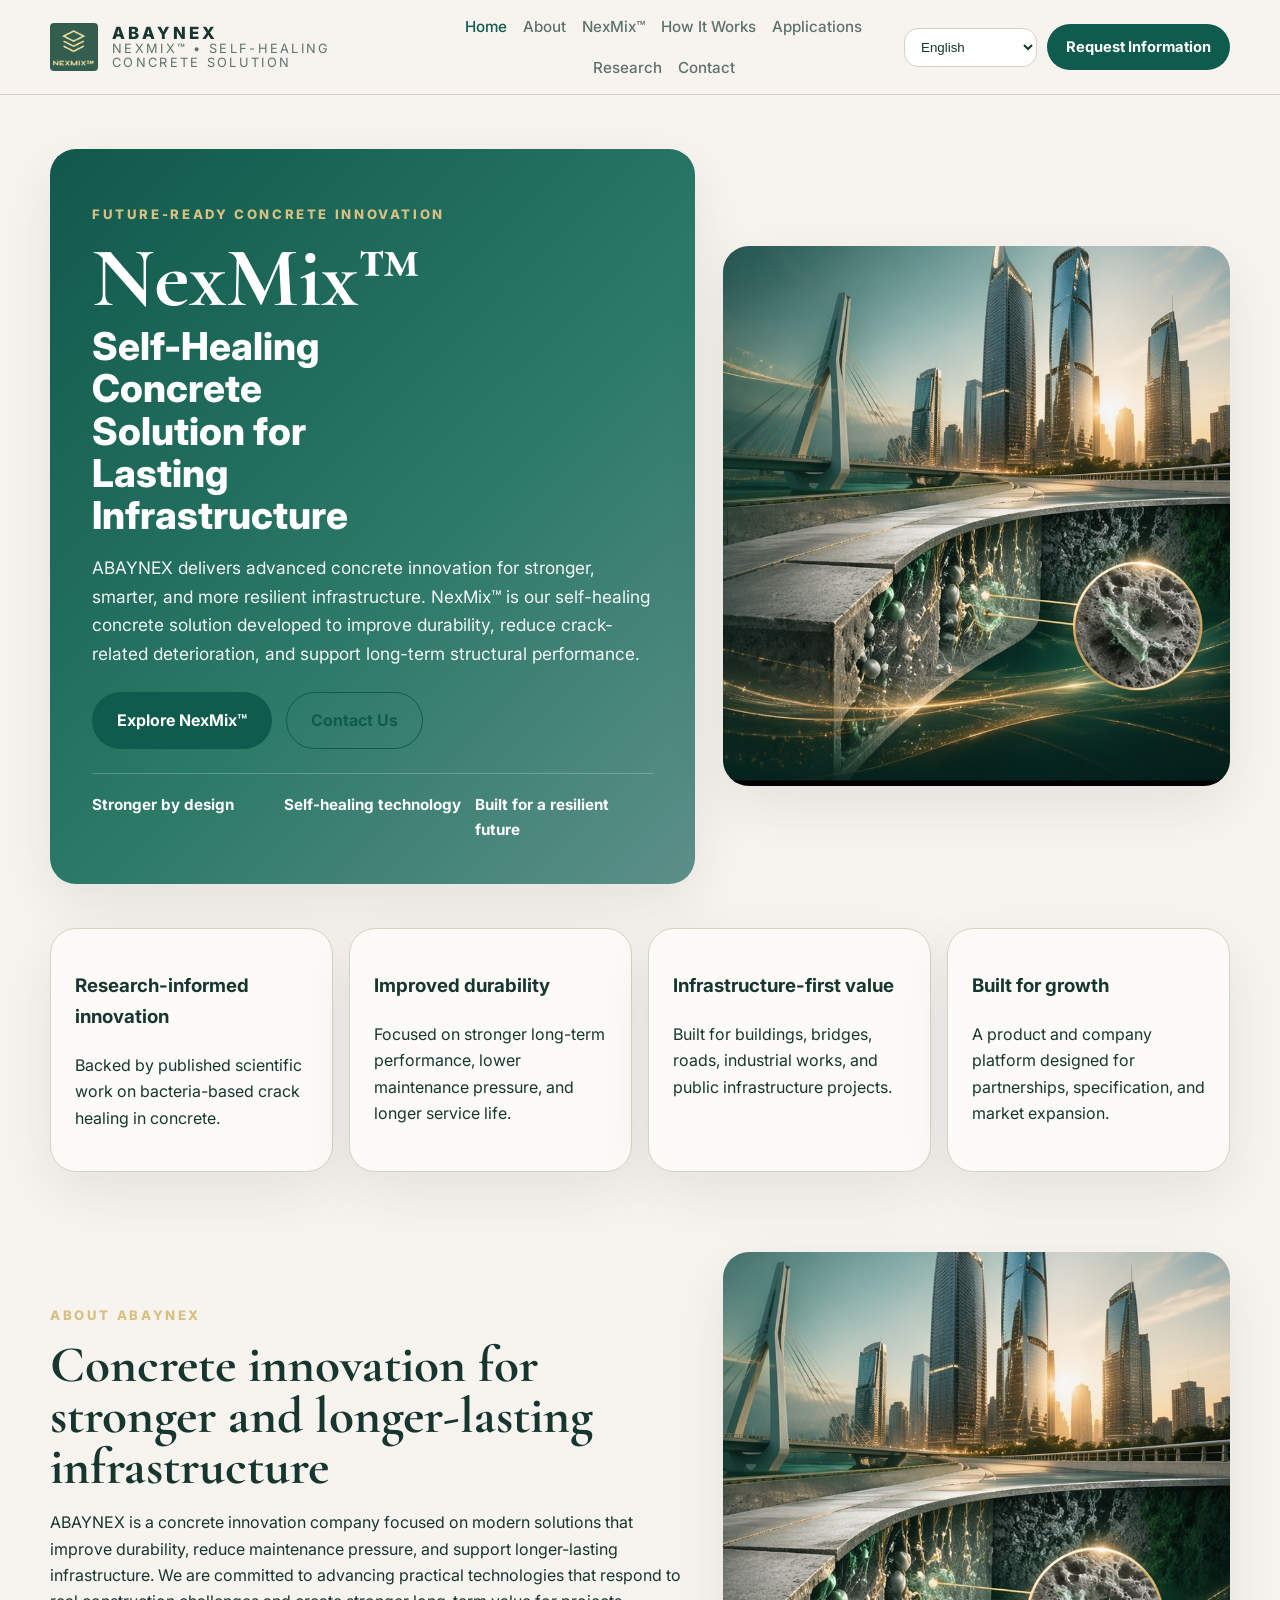
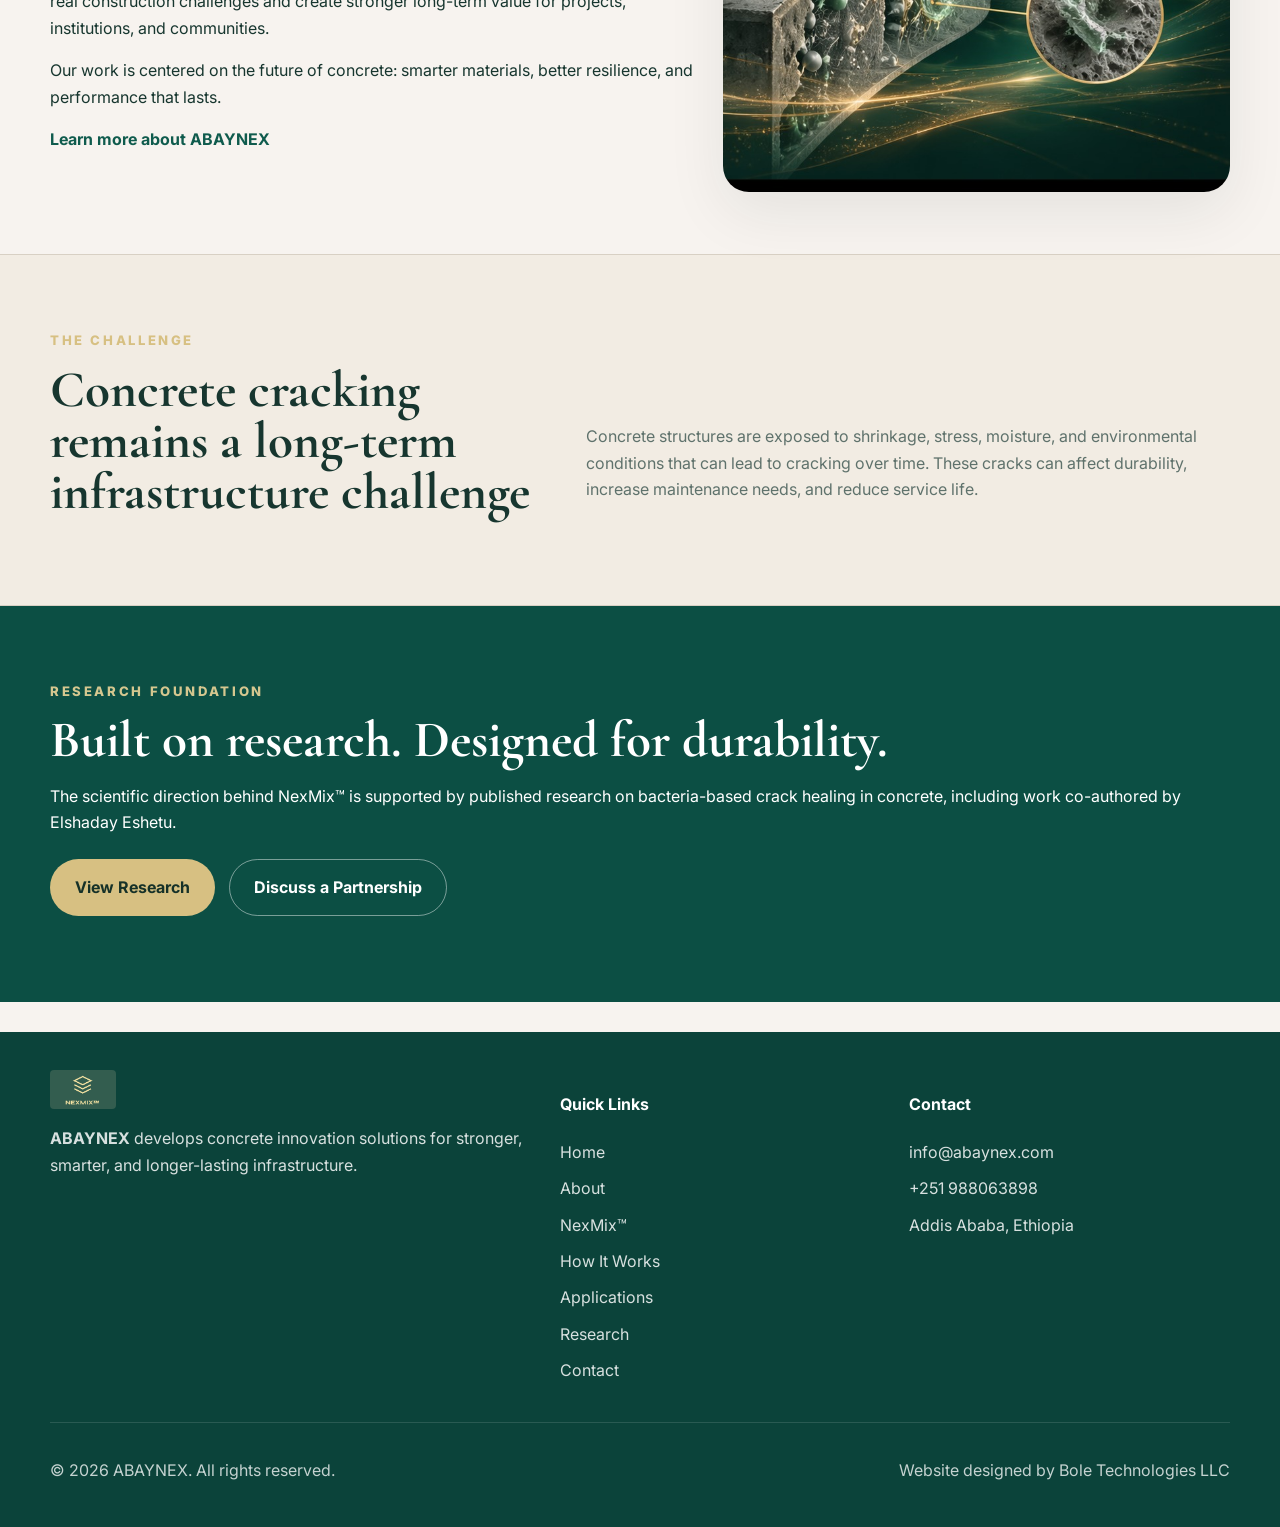
==== index.html @ 7408ed77 "Add files via upload" ====
<!DOCTYPE html>
<html lang="en" dir="ltr">
<head>
  <meta charset="UTF-8" />
  <meta name="viewport" content="width=device-width, initial-scale=1.0" />
  <title>ABAYNEX | NexMix™ Self-Healing Concrete Solution</title>
  <meta name="description" content="ABAYNEX develops NexMix™, a self-healing concrete solution for lasting infrastructure." />
  <link rel="preconnect" href="https://fonts.googleapis.com">
  <link rel="preconnect" href="https://fonts.gstatic.com" crossorigin>
  <link href="https://fonts.googleapis.com/css2?family=Inter:wght@400;500;600;700;800&family=Cormorant+Garamond:wght@500;600;700&family=Noto+Sans+Arabic:wght@400;500;700&display=swap" rel="stylesheet">
  <link rel="stylesheet" href="style.css" />
</head>
<body data-page="home">
<header class="site-header">
  <div class="container nav-wrap">
    <a class="brand" href="index.html" aria-label="ABAYNEX home">
      <img src="assets/logo.png" alt="ABAYNEX NexMix logo" />
      <span class="brand-copy">
        <span class="brand-name">ABAYNEX</span>
        <span class="brand-tag" data-i18n="brand_tag">NexMix™ • Self-Healing Concrete Solution</span>
      </span>
    </a>
    <nav class="site-nav" id="site-nav">
      <a href="index.html" data-nav="home" data-i18n="nav_home">Home</a>
      <a href="about.html" data-nav="about" data-i18n="nav_about">About</a>
      <a href="product.html" data-nav="product" data-i18n="nav_product">NexMix™</a>
      <a href="how-it-works.html" data-nav="how" data-i18n="nav_how">How It Works</a>
      <a href="applications.html" data-nav="applications" data-i18n="nav_applications">Applications</a>
      <a href="research.html" data-nav="research" data-i18n="nav_research">Research</a>
      <a href="contact.html" data-nav="contact" data-i18n="nav_contact">Contact</a>
    </nav>
    <div class="header-actions">
      <select id="lang-switcher" aria-label="Language">
        <option value="en">English</option>
        <option value="am">አማርኛ</option>
        <option value="om">Afaan Oromoo</option>
        <option value="aa">Afar</option>
        <option value="ar">العربية</option>
        <option value="ti">ትግርኛ</option>
        <option value="so">Soomaali</option>
        <option value="nus">Nuer</option>
      </select>
      <a class="btn btn-primary btn-small" href="contact.html" data-i18n="cta_request">Request Information</a>
      <button class="menu-toggle" aria-label="Open navigation" aria-expanded="false" aria-controls="site-nav">☰</button>
    </div>
  </div>
</header>

<main>
<section class="hero hero-home">
  <div class="container hero-grid">
    <div class="hero-copy reveal">
      <p class="eyebrow" data-i18n="home_eyebrow">Future-ready concrete innovation</p>
      <h1 data-i18n="home_title">NexMix™</h1>
      <p class="hero-subtitle" data-i18n="home_subtitle">Self-Healing Concrete Solution for Lasting Infrastructure</p>
      <p class="lead" data-i18n="home_lead">ABAYNEX delivers advanced concrete innovation for stronger, smarter, and more resilient infrastructure. NexMix™ is our self-healing concrete solution developed to improve durability, reduce crack-related deterioration, and support long-term structural performance.</p>
      <div class="hero-actions">
        <a class="btn btn-primary" href="product.html" data-i18n="cta_explore">Explore NexMix™</a>
        <a class="btn btn-secondary" href="contact.html" data-i18n="cta_contact">Contact Us</a>
      </div>
      <div class="feature-row">
        <div class="feature-tag" data-i18n="feature_design">Stronger by design</div>
        <div class="feature-tag" data-i18n="feature_heal">Self-healing technology</div>
        <div class="feature-tag" data-i18n="feature_future">Built for a resilient future</div>
      </div>
    </div>
    <div class="hero-media reveal">
      <img src="assets/hero-visual.jpg" alt="Modern bridge and skyline representing lasting infrastructure" />
    </div>
  </div>
</section>
<section class="trust-strip">
  <div class="container trust-grid reveal">
    <div class="trust-card"><h3 data-i18n="trust1_h">Research-informed innovation</h3><p data-i18n="trust1_p">Backed by published scientific work on bacteria-based crack healing in concrete.</p></div>
    <div class="trust-card"><h3 data-i18n="trust2_h">Improved durability</h3><p data-i18n="trust2_p">Focused on stronger long-term performance, lower maintenance pressure, and longer service life.</p></div>
    <div class="trust-card"><h3 data-i18n="trust3_h">Infrastructure-first value</h3><p data-i18n="trust3_p">Built for buildings, bridges, roads, industrial works, and public infrastructure projects.</p></div>
    <div class="trust-card"><h3 data-i18n="trust4_h">Built for growth</h3><p data-i18n="trust4_p">A product and company platform designed for partnerships, specification, and market expansion.</p></div>
  </div>
</section>
<section class="section">
  <div class="container section-grid split reveal">
    <div>
      <p class="eyebrow" data-i18n="about_eyebrow">About ABAYNEX</p>
      <h2 data-i18n="home_about_h">Concrete innovation for stronger and longer-lasting infrastructure</h2>
      <p data-i18n="home_about_p1">ABAYNEX is a concrete innovation company focused on modern solutions that improve durability, reduce maintenance pressure, and support longer-lasting infrastructure. We are committed to advancing practical technologies that respond to real construction challenges and create stronger long-term value for projects, institutions, and communities.</p>
      <p data-i18n="home_about_p2">Our work is centered on the future of concrete: smarter materials, better resilience, and performance that lasts.</p>
      <a class="text-link" href="about.html" data-i18n="learn_about">Learn more about ABAYNEX</a>
    </div>
    <div class="image-card"><img src="assets/bridge-visual.jpg" alt="Bridge detail representing engineered concrete infrastructure" /></div>
  </div>
</section>
<section class="section section-soft">
  <div class="container section-head reveal">
    <div><p class="eyebrow" data-i18n="challenge_eyebrow">The challenge</p><h2 data-i18n="challenge_h">Concrete cracking remains a long-term infrastructure challenge</h2></div>
    <p class="page-intro" data-i18n="challenge_intro">Concrete structures are exposed to shrinkage, stress, moisture, and environmental conditions that can lead to cracking over time. These cracks can affect durability, increase maintenance needs, and reduce service life.</p>
  </div>
</section>
<section class="section section-dark"><div class="container cta-grid reveal"><div><p class="eyebrow light" data-i18n="research_eyebrow">Research foundation</p><h2 data-i18n="research_h">Built on research. Designed for durability.</h2><p data-i18n="research_p">The scientific direction behind NexMix™ is supported by published research on bacteria-based crack healing in concrete, including work co-authored by Elshaday Eshetu.</p></div><div class="cta-actions"><a class="btn btn-gold" href="research.html" data-i18n="cta_view_research">View Research</a><a class="btn btn-outline-light" href="contact.html" data-i18n="cta_partner">Discuss a Partnership</a></div></div></section>
</main>
<footer class="footer">
  <div class="container footer-top">
    <div>
      <img class="footer-logo" src="assets/logo.png" alt="ABAYNEX NexMix logo" />
      <p class="footer-copy" data-i18n="footer_copy"><strong>ABAYNEX</strong> develops concrete innovation solutions for stronger, smarter, and longer-lasting infrastructure.</p>
    </div>
    <div>
      <h4 data-i18n="footer_quick">Quick Links</h4>
      <ul class="footer-links">
        <li><a href="index.html" data-i18n="nav_home">Home</a></li>
        <li><a href="about.html" data-i18n="nav_about">About</a></li>
        <li><a href="product.html" data-i18n="nav_product">NexMix™</a></li>
        <li><a href="how-it-works.html" data-i18n="nav_how">How It Works</a></li>
        <li><a href="applications.html" data-i18n="nav_applications">Applications</a></li>
        <li><a href="research.html" data-i18n="nav_research">Research</a></li>
        <li><a href="contact.html" data-i18n="nav_contact">Contact</a></li>
      </ul>
    </div>
    <div>
      <h4 data-i18n="footer_contact">Contact</h4>
      <ul class="footer-links">
        <li><a href="mailto:info@abaynex.com">info@abaynex.com</a></li>
        <li><a href="tel:+251988063898">+251 988063898</a></li>
        <li data-i18n="contact_location">Addis Ababa, Ethiopia</li>
      </ul>
    </div>
  </div>
  <div class="container footer-bottom">
    <p data-i18n="footer_rights">© 2026 ABAYNEX. All rights reserved.</p>
    <p><a href="https://abelmengstu.com/" target="_blank" rel="noreferrer" data-i18n="footer_designed">Website designed by Bole Technologies LLC</a></p>
  </div>
</footer>
<script src="script.js"></script>
</body></html>
---- style.css ----
:root {
  --bg: #f7f3ef;
  --paper: #fdfbf8;
  --soft: #eee6da;
  --text: #17362f;
  --muted: #5f726c;
  --green: #0f5b4d;
  --green-2: #1c6d5f;
  --gold: #d7c082;
  --line: #d8d0c4;
  --shadow: 0 20px 60px rgba(15, 42, 34, 0.08);
  --radius: 26px;
}
* { box-sizing: border-box; }
html { scroll-behavior: smooth; }
body {
  margin: 0;
  font-family: Inter, "Noto Sans Arabic", system-ui, sans-serif;
  background: var(--bg);
  color: var(--text);
  line-height: 1.65;
}
a { color: inherit; text-decoration: none; }
img { max-width: 100%; display: block; }
.container { width: min(1180px, calc(100% - 40px)); margin: 0 auto; }
.site-header {
  position: sticky; top: 0; z-index: 20;
  background: rgba(247,243,239,.94); backdrop-filter: blur(12px);
  border-bottom: 1px solid var(--line);
}
.nav-wrap { display: flex; align-items: center; justify-content: space-between; gap: 18px; padding: 14px 0; }
.brand { display: flex; align-items: center; gap: 14px; min-width: 0; }
.brand img { width: 48px; height: 48px; object-fit: cover; border-radius: 4px; }
.brand-copy { display: flex; flex-direction: column; line-height: 1.05; }
.brand-name { font-weight: 800; letter-spacing: .18em; font-size: 1.05rem; }
.brand-tag { font-size: .8rem; color: var(--muted); letter-spacing: .18em; text-transform: uppercase; }
.site-nav { display: flex; align-items: center; gap: 24px; }
.site-nav a { color: var(--muted); font-weight: 500; }
.site-nav a:hover, .site-nav a.active { color: var(--green); }
.header-actions { display: flex; align-items: center; gap: 10px; }
#lang-switcher { border: 1px solid var(--line); background: white; border-radius: 14px; padding: 10px 12px; color: var(--text); }
.btn { display: inline-flex; align-items: center; justify-content: center; border-radius: 999px; padding: 14px 24px; font-weight: 700; border: 1px solid transparent; transition: .2s ease; cursor: pointer; }
.btn-small { padding: 10px 18px; font-size: .92rem; }
.btn-primary { background: var(--green); color: white; }
.btn-primary:hover { background: #0b493d; }
.btn-secondary { background: transparent; border-color: var(--green); color: var(--green); }
.btn-gold { background: var(--gold); color: #163128; }
.btn-outline-light { border-color: rgba(255,255,255,.45); color: white; }
.menu-toggle { display: none; border: 1px solid var(--line); background: white; border-radius: 12px; padding: 10px 12px; }
.hero, .page-hero { padding: 54px 0 34px; }
.hero-grid, .section-grid.split, .leadership-grid, .contact-grid { display: grid; grid-template-columns: 1.12fr .88fr; gap: 28px; align-items: center; }
.hero-copy, .hero-media img, .image-card, .portrait-card, .contact-card, .contact-form, .info-card, .icon-card, .trust-card, .timeline-step { border-radius: var(--radius); }
.hero-copy { background: linear-gradient(135deg, #10584c 0%, #2b7967 55%, #5c8f89 100%); color: white; padding: 42px; box-shadow: var(--shadow); }
.hero-copy h1 { margin: 8px 0 0; font: 700 clamp(3rem, 7vw, 5.3rem)/.92 "Cormorant Garamond", serif; }
.hero-subtitle { margin: 8px 0 18px; font-size: clamp(1.6rem, 3vw, 2.4rem); line-height: 1.1; font-weight: 800; max-width: 12ch; }
.lead { font-size: 1.08rem; color: rgba(255,255,255,.94); max-width: 38rem; }
.eyebrow, .mini-label { text-transform: uppercase; letter-spacing: .2em; font-size: .82rem; font-weight: 800; color: var(--gold); }
.eyebrow.light { color: #d5c78f; }
.hero-actions, .cta-actions { display: flex; flex-wrap: wrap; gap: 14px; margin: 24px 0; }
.feature-row { display: grid; grid-template-columns: repeat(3,1fr); gap: 14px; padding-top: 18px; border-top: 1px solid rgba(255,255,255,.22); }
.feature-tag { font-size: .95rem; font-weight: 700; }
.hero-media img, .image-card img { width: 100%; height: 100%; object-fit: cover; box-shadow: var(--shadow); border-radius: var(--radius); min-height: 540px; }
.trust-strip { padding: 10px 0 18px; }
.trust-grid, .card-grid.four-up, .icon-grid.four-up { display: grid; grid-template-columns: repeat(4,1fr); gap: 16px; }
.card-grid.three-up { display: grid; grid-template-columns: repeat(3,1fr); gap: 18px; }
.card-grid.two-up { display: grid; grid-template-columns: repeat(2,1fr); gap: 18px; }
.trust-card, .info-card, .icon-card { background: var(--paper); border: 1px solid var(--line); padding: 24px; box-shadow: var(--shadow); }
.icon-card .icon { font-size: 1.4rem; color: var(--green); display: inline-flex; margin-bottom: 10px; }
.section { padding: 62px 0; }
.section-soft { background: #f2ece3; border-top: 1px solid var(--line); border-bottom: 1px solid var(--line); }
.section-dark { background: #0c4f44; color: white; }
.section-head { display: flex; justify-content: space-between; gap: 24px; align-items: end; margin-bottom: 24px; }
.section-head h1, .section-head h2, .contact-card h2, .section-grid h2, .leadership-grid h2, .cta-grid h2 { font: 700 clamp(2.2rem, 4vw, 3.6rem)/1 "Cormorant Garamond", serif; margin: 8px 0 0; }
.page-intro { max-width: 43rem; color: var(--muted); }
.text-link { font-weight: 700; color: var(--green); }
.portrait-card { background: var(--paper); border: 1px solid var(--line); overflow: hidden; box-shadow: var(--shadow); }
.portrait-card img { width: 100%; height: 430px; object-fit: cover; object-position: center top; }
.portrait-meta { padding: 16px 18px 20px; display: flex; flex-direction: column; gap: 4px; }
.portrait-meta span { color: var(--muted); }
.timeline { display: grid; gap: 16px; }
.timeline-step { display: grid; grid-template-columns: 70px 1fr; gap: 18px; align-items: start; background: var(--paper); border: 1px solid var(--line); padding: 22px; box-shadow: var(--shadow); }
.timeline-step span { width: 48px; height: 48px; display: inline-grid; place-items: center; border-radius: 50%; background: var(--green); color: white; font-weight: 800; }
.contact-card, .contact-form { background: var(--paper); border: 1px solid var(--line); padding: 28px; box-shadow: var(--shadow); }
.contact-list { display: grid; grid-template-columns: repeat(2,1fr); gap: 10px; margin-top: 18px; color: var(--muted); }
.contact-form { display: grid; gap: 14px; }
.contact-form input, .contact-form textarea {
  width: 100%; border: 1px solid var(--line); background: white; border-radius: 16px; padding: 14px 16px; font: inherit; color: var(--text);
}
.footer { background: #0b433a; color: white; margin-top: 30px; }
.footer-top { display: grid; grid-template-columns: 1.2fr .8fr .8fr; gap: 28px; padding: 38px 0; }
.footer-logo { width: 66px; border-radius: 4px; margin-bottom: 12px; }
.footer-copy, .footer-links li { color: rgba(255,255,255,.84); }
.footer-links { list-style: none; padding: 0; margin: 0; display: grid; gap: 10px; }
.footer-bottom { padding: 18px 0 28px; border-top: 1px solid rgba(255,255,255,.12); display: flex; justify-content: space-between; gap: 18px; color: rgba(255,255,255,.76); }
.footer-bottom a { color: inherit; }
.reveal { opacity: 1; transform: none; }
@media (max-width: 980px) {
  .site-nav { position: fixed; inset: 74px 20px auto 20px; background: white; border: 1px solid var(--line); box-shadow: var(--shadow); padding: 16px; border-radius: 20px; display: none; flex-direction: column; align-items: flex-start; }
  .site-nav.open { display: flex; }
  .menu-toggle { display: inline-flex; }
  .header-actions .btn-small { display: none; }
  .hero-grid, .section-grid.split, .leadership-grid, .contact-grid, .footer-top { grid-template-columns: 1fr; }
  .trust-grid, .card-grid.four-up, .icon-grid.four-up, .card-grid.three-up, .card-grid.two-up { grid-template-columns: 1fr 1fr; }
  .section-head { flex-direction: column; align-items: start; }
}
@media (max-width: 680px) {
  .brand-tag { display: none; }
  .hero-copy { padding: 28px; }
  .hero-media img, .image-card img { min-height: 300px; }
  .feature-row, .contact-list, .trust-grid, .card-grid.four-up, .icon-grid.four-up, .card-grid.three-up, .card-grid.two-up { grid-template-columns: 1fr; }
  .footer-bottom { flex-direction: column; }
  .container { width: min(100% - 24px, 1180px); }
}
html[dir="rtl"] body { font-family: "Noto Sans Arabic", Inter, sans-serif; }
html[dir="rtl"] .nav-wrap, html[dir="rtl"] .hero-grid, html[dir="rtl"] .section-grid.split, html[dir="rtl"] .leadership-grid, html[dir="rtl"] .contact-grid, html[dir="rtl"] .footer-top, html[dir="rtl"] .footer-bottom, html[dir="rtl"] .section-head { direction: rtl; }
html[dir="rtl"] .site-nav { flex-direction: row-reverse; }
html[dir="rtl"] .brand { flex-direction: row-reverse; }

.site-nav { gap: 16px; flex-wrap: wrap; justify-content: center; }
.site-nav a { font-size: .95rem; }
.header-actions { flex-shrink: 0; }
#lang-switcher { min-width: 116px; }
.hero-media img, .image-card img { object-position: center center; }
html[dir="rtl"] .hero-copy, html[dir="rtl"] .section-head, html[dir="rtl"] .page-intro, html[dir="rtl"] .footer-top, html[dir="rtl"] .footer-bottom, html[dir="rtl"] .trust-card, html[dir="rtl"] .info-card, html[dir="rtl"] .timeline-step, html[dir="rtl"] .contact-card, html[dir="rtl"] .contact-form { text-align: right; }
html[dir="rtl"] .hero-actions, html[dir="rtl"] .cta-actions { justify-content: flex-start; }
html[dir="rtl"] .feature-row { text-align: right; }
@media (max-width: 1200px) { .site-nav { gap: 12px; } .site-nav a { font-size: .9rem; } }
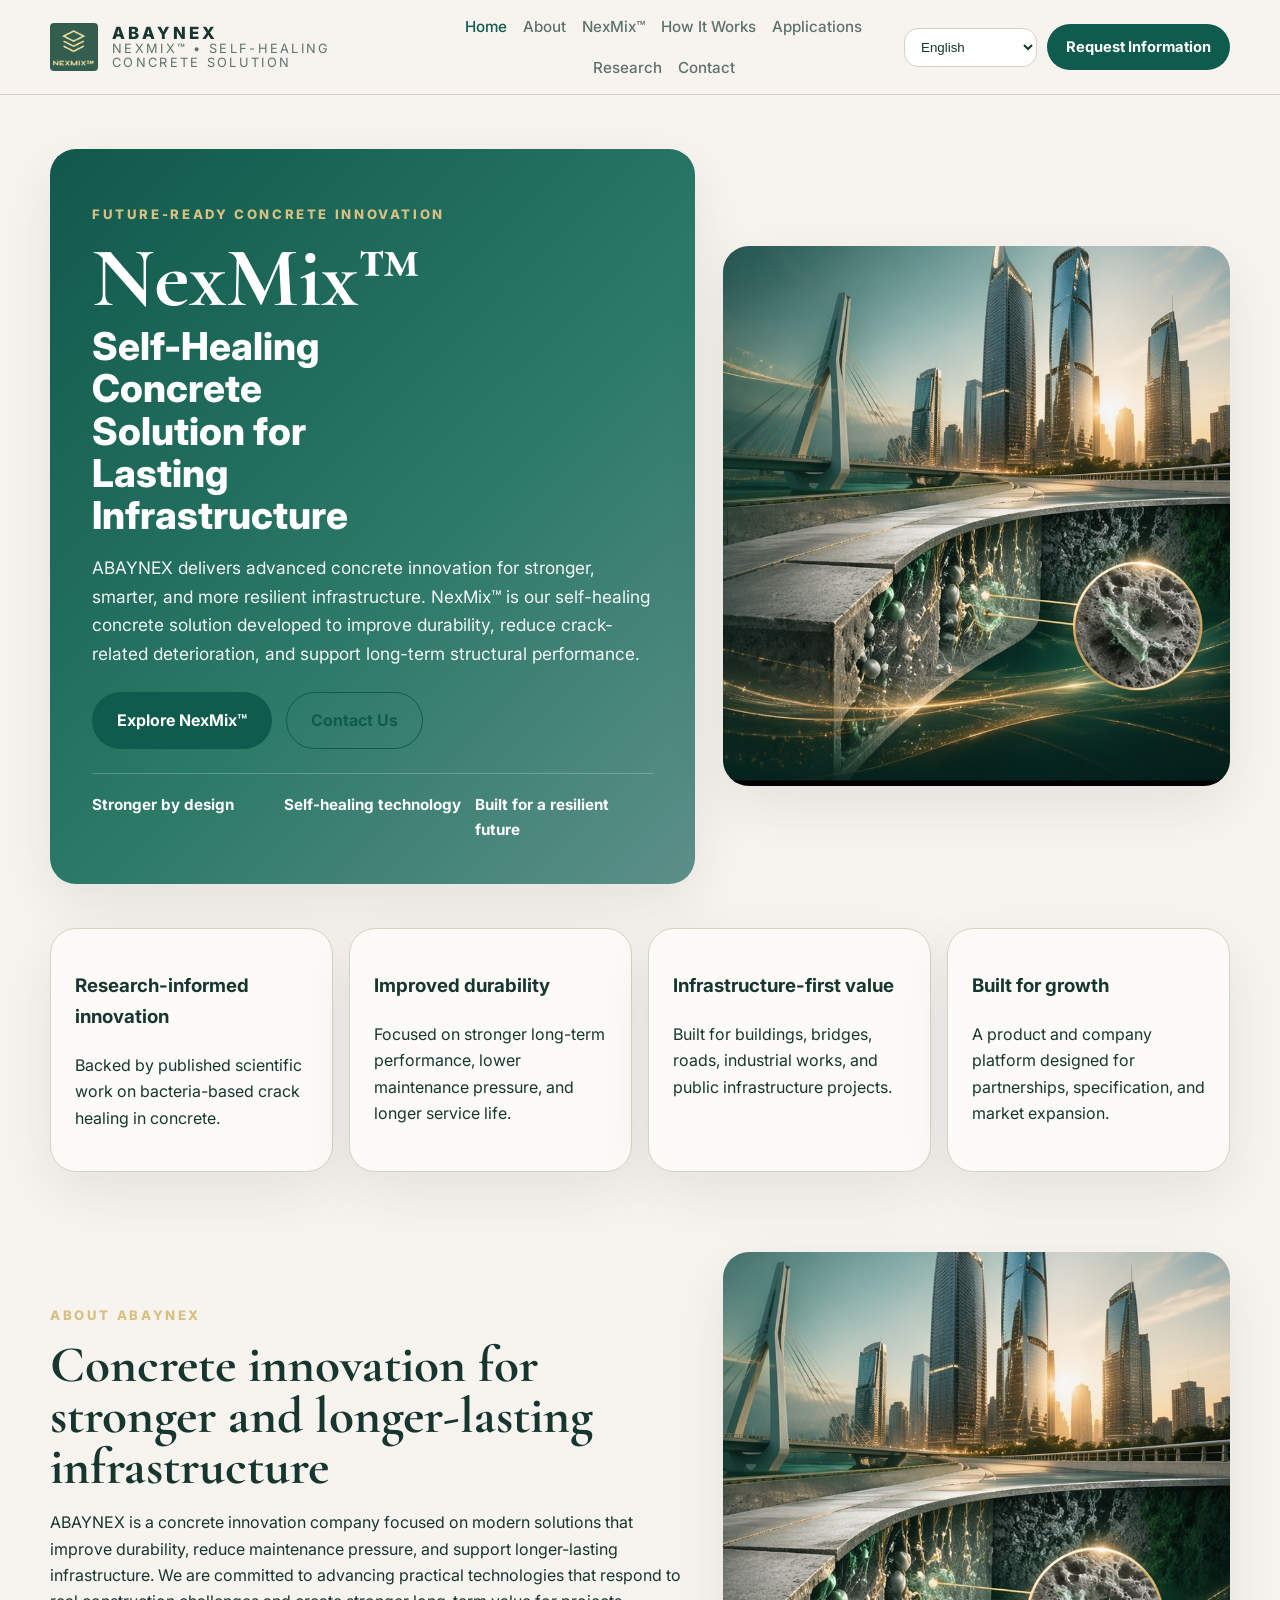
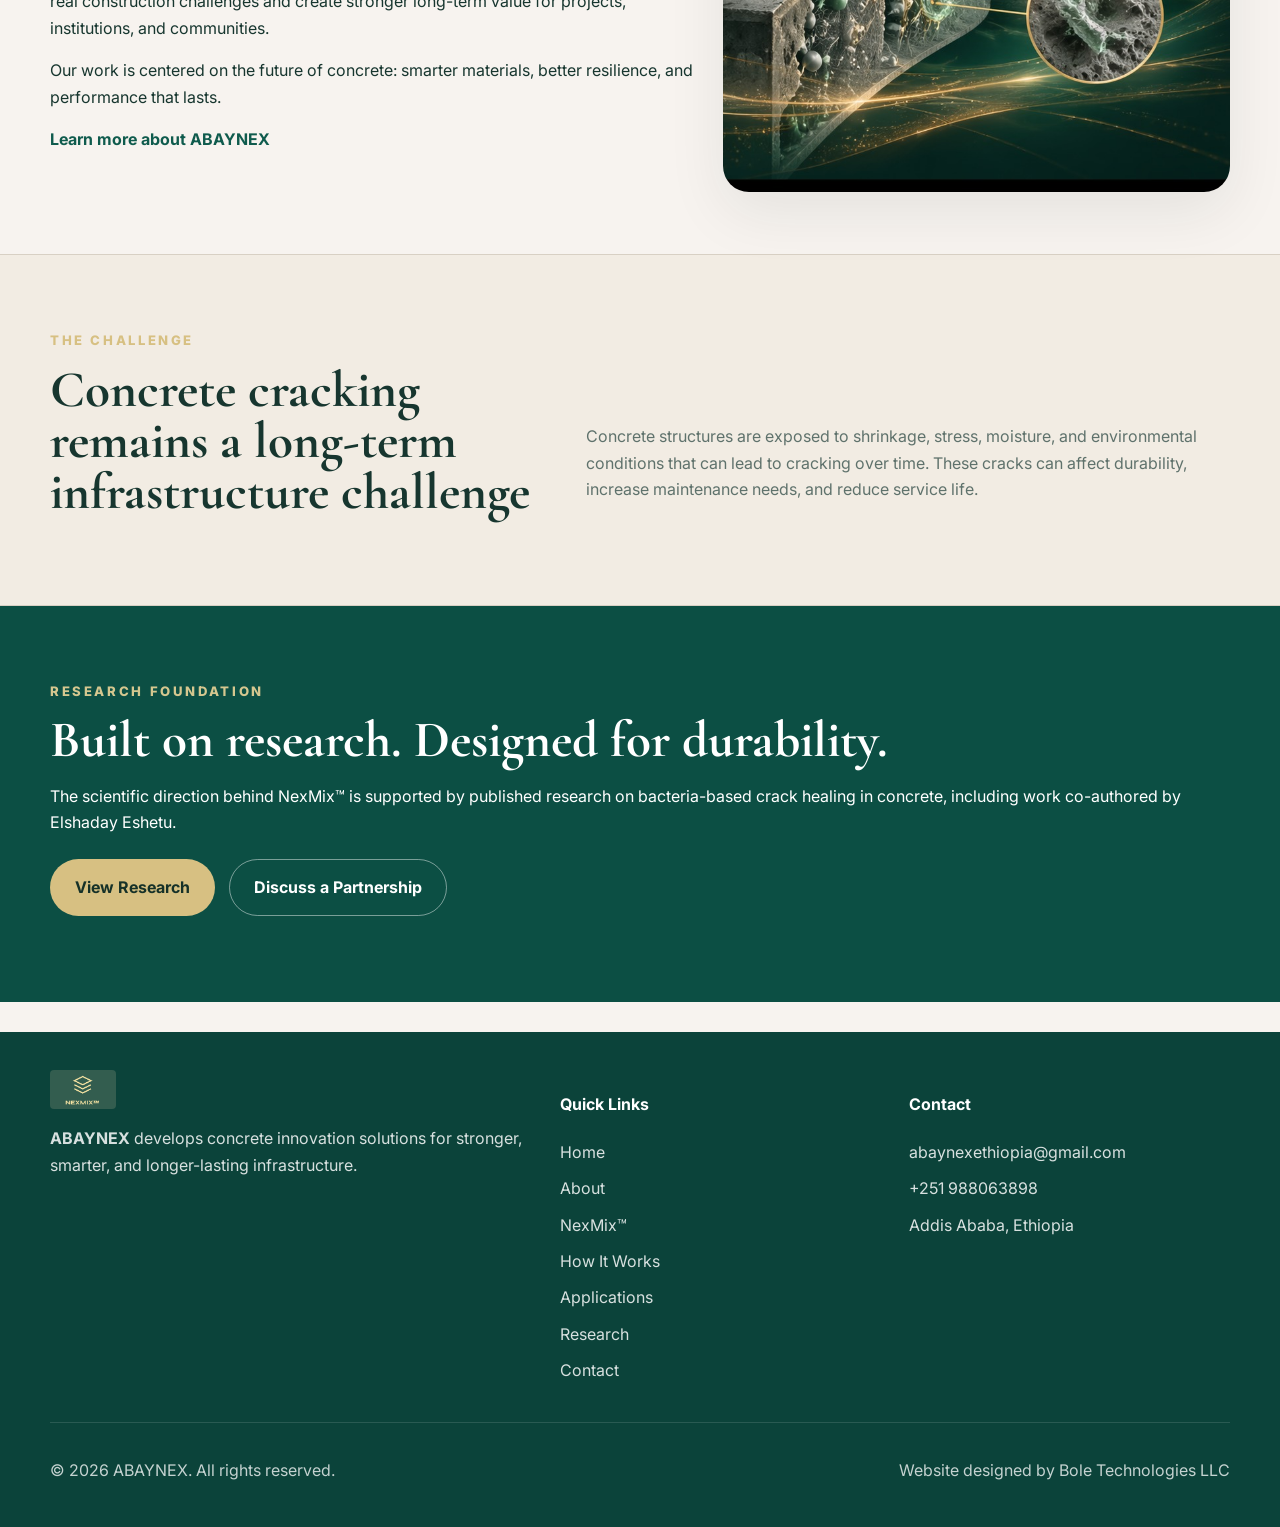
==== commit dc17dbe6: "Add files via upload" ====
--- a/index.html
+++ b/index.html
@@ -118,7 +118,7 @@
     <div>
       <h4 data-i18n="footer_contact">Contact</h4>
       <ul class="footer-links">
-        <li><a href="mailto:info@abaynex.com">info@abaynex.com</a></li>
+        <li><a href="mailto:abaynexethiopia@gmail.com">abaynexethiopia@gmail.com</a></li>
         <li><a href="tel:+251988063898">+251 988063898</a></li>
         <li data-i18n="contact_location">Addis Ababa, Ethiopia</li>
       </ul>
